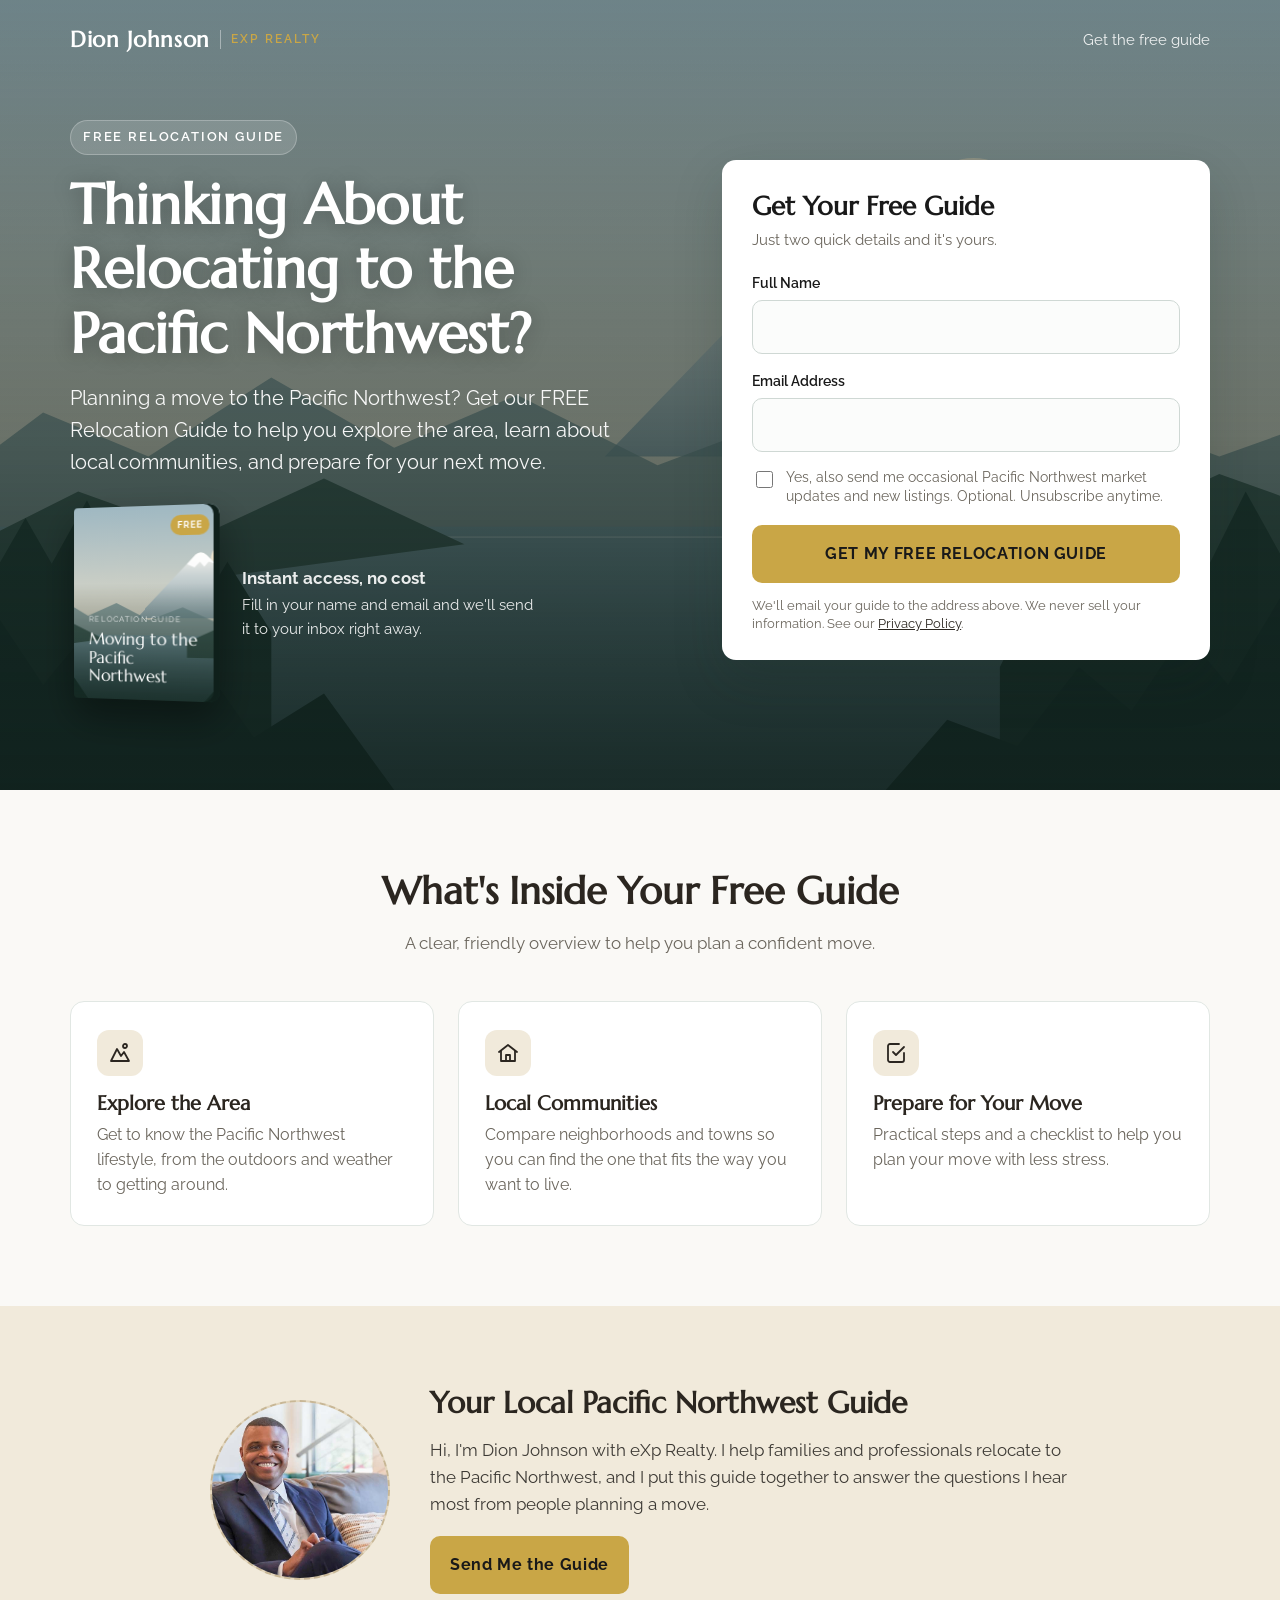
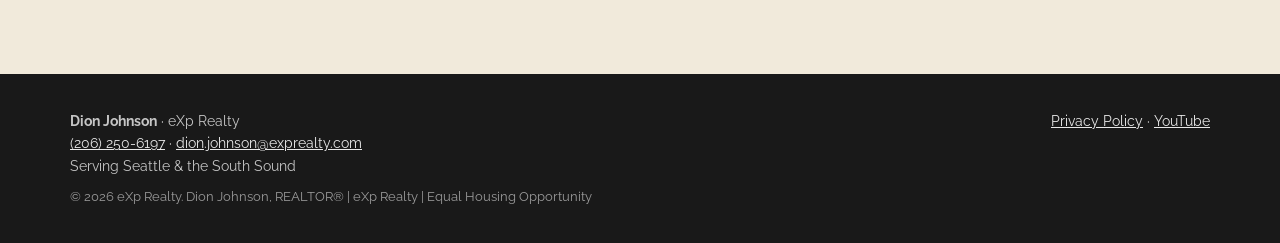
==== public/index.html @ 36f93854 "Add YouTube relocation guide landing page and lead handler Landing, thank-you, download and privacy " ====
<!doctype html>
<html lang="en">
<head>
  <meta charset="utf-8">
  <meta name="viewport" content="width=device-width, initial-scale=1">
  <title>Free Pacific Northwest Relocation Guide</title>
  <meta name="description" content="Planning a move to the Pacific Northwest? Get our FREE Relocation Guide to explore the area, learn about local communities, and prepare for your next move.">
  <meta property="og:title" content="Free Pacific Northwest Relocation Guide">
  <meta property="og:description" content="Explore the area, learn about local communities, and prepare for your move.">
  <meta property="og:type" content="website">
  <link rel="preconnect" href="https://fonts.googleapis.com">
  <link rel="preconnect" href="https://fonts.gstatic.com" crossorigin>
  <link href="https://fonts.googleapis.com/css2?family=Marcellus&family=Raleway:wght@400;600;700&display=swap" rel="stylesheet">
  <link rel="stylesheet" href="assets/styles.css">
</head>
<body>

<header class="site-header">
  <div class="container">
    <a class="logo" href="index.html"><span class="logo-name" data-config="agentName">Dion Johnson</span><span class="logo-sub" data-config="brokerage">eXp Realty</span></a>
    <a class="header-link" href="#lead-form" data-scroll-to-form>Get the free guide</a>
  </div>
</header>

<main>
  <section class="hero">
    <div class="container hero-grid">
      <div>
        <span class="eyebrow">Free Relocation Guide</span>
        <h1>Thinking About Relocating to the Pacific Northwest?</h1>
        <p class="lead">Planning a move to the Pacific Northwest? Get our FREE Relocation Guide to help you explore the area, learn about local communities, and prepare for your next move.</p>
        <div class="guide-wrap">
          <!-- Placeholder cover. When the real PDF arrives, add an <img src="assets/guide/cover.jpg" alt=""> inside .guide-mock -->
          <div class="guide-mock" aria-hidden="true">
            <span class="gm-free">FREE</span>
            <span class="gm-kicker">Relocation Guide</span>
            <span class="gm-title">Moving to the Pacific Northwest</span>
          </div>
          <p class="guide-note"><strong>Instant access, no cost</strong>Fill in your name and email and we'll send it to your inbox right away.</p>
        </div>
      </div>

      <form id="lead-form" class="form-card" novalidate>
        <h2>Get Your Free Guide</h2>
        <p class="sub">Just two quick details and it's yours.</p>

        <div class="field">
          <label for="fullName">Full Name</label>
          <input id="fullName" name="fullName" type="text" autocomplete="name" required maxlength="80" aria-describedby="fullName-error">
          <div class="error" id="fullName-error" aria-live="polite"></div>
        </div>
        <div class="field">
          <label for="email">Email Address</label>
          <input id="email" name="email" type="email" autocomplete="email" inputmode="email" required maxlength="254" aria-describedby="email-error">
          <div class="error" id="email-error" aria-live="polite"></div>
        </div>

        <!-- Spam trap: hidden from people, bots fill it in -->
        <div class="hp" aria-hidden="true">
          <label for="website">Website</label>
          <input id="website" name="website" type="text" tabindex="-1" autocomplete="off">
        </div>

        <label class="consent">
          <input type="checkbox" name="marketingConsent" value="yes">
          <span>Yes, also send me occasional Pacific Northwest market updates and new listings. Optional. Unsubscribe anytime.</span>
        </label>

        <button class="btn" type="submit">GET MY FREE RELOCATION GUIDE</button>
        <div class="form-status" role="alert" aria-live="assertive"></div>
        <p class="fine-print">We'll email your guide to the address above. We never sell your information. See our <a href="privacy.html">Privacy Policy</a>.</p>
      </form>
    </div>
  </section>

  <section class="block">
    <div class="container">
      <div class="section-head">
        <h2>What's Inside Your Free Guide</h2>
        <p>A clear, friendly overview to help you plan a confident move.</p>
      </div>
      <div class="features">
        <div class="feature">
          <div class="icon" aria-hidden="true">
            <svg width="24" height="24" viewBox="0 0 24 24" fill="none" stroke="currentColor" stroke-width="1.8" stroke-linecap="round" stroke-linejoin="round"><path d="M3 20l6-12 4 7 3-4 5 9z"/><circle cx="17" cy="5" r="2"/></svg>
          </div>
          <h3>Explore the Area</h3>
          <p>Get to know the Pacific Northwest lifestyle, from the outdoors and weather to getting around.</p>
        </div>
        <div class="feature">
          <div class="icon" aria-hidden="true">
            <svg width="24" height="24" viewBox="0 0 24 24" fill="none" stroke="currentColor" stroke-width="1.8" stroke-linecap="round" stroke-linejoin="round"><path d="M3 11l9-7 9 7"/><path d="M5 10v10h14V10"/><path d="M10 20v-6h4v6"/></svg>
          </div>
          <h3>Local Communities</h3>
          <p>Compare neighborhoods and towns so you can find the one that fits the way you want to live.</p>
        </div>
        <div class="feature">
          <div class="icon" aria-hidden="true">
            <svg width="24" height="24" viewBox="0 0 24 24" fill="none" stroke="currentColor" stroke-width="1.8" stroke-linecap="round" stroke-linejoin="round"><path d="M9 11l3 3 8-8"/><path d="M20 12v7a2 2 0 0 1-2 2H6a2 2 0 0 1-2-2V5a2 2 0 0 1 2-2h9"/></svg>
          </div>
          <h3>Prepare for Your Move</h3>
          <p>Practical steps and a checklist to help you plan your move with less stress.</p>
        </div>
      </div>
    </div>
  </section>

  <section class="block about">
    <div class="container about-grid">
      <div class="headshot">Agent photo<br>placeholder</div>
      <div>
        <h2>Your Local Pacific Northwest Guide</h2>
        <p>Hi, I'm <span data-config="agentName">[Agent Name]</span> with <span data-config="brokerage">[Brokerage Name]</span>. I help families and professionals relocate to the Pacific Northwest, and I put this guide together to answer the questions I hear most from people planning a move.</p>
        <a class="btn btn-inline" href="#lead-form" data-scroll-to-form>Send Me the Guide</a>
      </div>
    </div>
  </section>
</main>

<footer class="site-footer">
  <div class="container">
    <div class="footer-grid">
      <div>
        <strong data-config="agentName">[Agent Name]</strong> · <span data-config="brokerage">[Brokerage Name]</span><br>
        <a data-config-href="phone" href="#"><span data-config="phone">[Phone Number]</span></a> ·
        <a data-config-href="email" href="#"><span data-config="email">[contact@yourdomain.com]</span></a><br>
        <span data-config="address">[Office Address]</span>
      </div>
      <div>
        <a href="privacy.html">Privacy Policy</a> ·
        <a data-config-href="youtubeUrl" href="#" target="_blank" rel="noopener">YouTube</a>
      </div>
    </div>
    <div class="legal">© <span id="year"></span> <span data-config="brokerage">[Brokerage Name]</span>. <span data-config="licenseLine">[License # / Equal Housing Opportunity]</span></div>
  </div>
</footer>

<script src="assets/config.js"></script>
<script src="assets/app.js"></script>
</body>
</html>
---- public/assets/styles.css ----
/* Pacific Northwest Relocation Guide funnel */
:root {
  /* Dion Johnson brand: charcoal, gold, off-white (from dionjohnson.expportal.com) */
  --evergreen: #2b2620;
  --evergreen-deep: #191919;
  --moss: #8a7333;
  --slate: #3d3a35;
  --mist: #faf9f6;
  --sand: #f1eadb;
  --copper: #c9a646;
  --copper-dark: #b08f35;
  --ink: #191919;
  --muted: #6b665d;
  --white: #ffffff;
  --radius: 14px;
  --shadow: 0 20px 50px rgba(20, 40, 34, 0.18);
  --serif: "Marcellus", Georgia, "Times New Roman", serif;
  --sans: "Raleway", system-ui, -apple-system, "Segoe UI", Roboto, sans-serif;
}

* { box-sizing: border-box; }
html { -webkit-text-size-adjust: 100%; }
body {
  margin: 0;
  font-family: var(--sans);
  color: var(--ink);
  background: var(--mist);
  line-height: 1.6;
  font-size: 17px;
}
img { max-width: 100%; display: block; }
a { color: var(--evergreen); }
.container { width: min(1140px, 92vw); margin: 0 auto; }

/* Header */
.site-header {
  position: absolute; inset: 0 0 auto 0; z-index: 5;
  padding: 22px 0;
}
.site-header .container { display: flex; align-items: center; justify-content: space-between; }
.logo {
  display: inline-flex; align-items: center; gap: 10px;
  color: var(--white); text-decoration: none; font-weight: 600; letter-spacing: .02em;
}
.logo-mark {
  width: 38px; height: 38px; border-radius: 50%;
  border: 2px dashed rgba(255,255,255,.7);
  display: grid; place-items: center; font-size: 11px; opacity: .9;
}
.logo img { height: 40px; width: auto; }
.logo-name { font-family: var(--serif); font-size: 22px; letter-spacing: .03em; }
.logo-sub { font-size: 12px; letter-spacing: .18em; text-transform: uppercase; color: var(--copper); border-left: 1px solid rgba(255,255,255,.4); padding-left: 10px; }
.header-link { color: var(--white); font-size: 15px; text-decoration: none; opacity: .9; }
.header-link:hover { opacity: 1; text-decoration: underline; }

/* Hero */
.hero {
  position: relative; color: var(--white);
  padding: 120px 0 90px;
  background:
    linear-gradient(180deg, rgba(16,32,28,.35) 0%, rgba(16,32,28,.55) 55%, rgba(16,32,28,.85) 100%),
    var(--hero-image, url("pnw-scene.svg")) center / cover no-repeat;
}
.hero-grid {
  display: grid; grid-template-columns: 1.1fr .9fr; gap: 56px; align-items: center;
}
.eyebrow {
  display: inline-block; font-size: 13px; font-weight: 600; letter-spacing: .14em; text-transform: uppercase;
  background: rgba(255,255,255,.14); border: 1px solid rgba(255,255,255,.25);
  padding: 6px 12px; border-radius: 999px; margin-bottom: 18px;
}
h1, h2, h3 { font-family: var(--serif); font-weight: 600; line-height: 1.15; margin: 0 0 16px; }
.hero h1 { font-size: clamp(34px, 5vw, 56px); text-shadow: 0 2px 20px rgba(0,0,0,.25); }
.hero p.lead { font-size: clamp(17px, 2vw, 20px); max-width: 560px; opacity: .95; margin: 0 0 28px; }

/* Guide mockup (placeholder cover) */
.guide-wrap { display: flex; align-items: center; gap: 22px; }
.guide-mock {
  width: 150px; aspect-ratio: 8.5 / 11; flex: none;
  border-radius: 4px 10px 10px 4px;
  background:
    linear-gradient(180deg, rgba(20,40,34,.0) 40%, rgba(20,40,34,.85) 100%),
    url("pnw-scene.svg") center / cover;
  box-shadow: -6px 0 0 #0f201b inset, 0 18px 40px rgba(0,0,0,.4);
  transform: perspective(700px) rotateY(-14deg);
  position: relative; overflow: hidden;
  display: flex; flex-direction: column; justify-content: flex-end; padding: 12px 12px 14px 16px;
}
.guide-mock img { position: absolute; inset: 0; width: 100%; height: 100%; object-fit: cover; }
.guide-mock .gm-kicker { font-size: 8px; letter-spacing: .16em; text-transform: uppercase; opacity: .85; }
.guide-mock .gm-title { font-family: var(--serif); font-size: 17px; line-height: 1.1; margin-top: 4px; }
.guide-mock .gm-free {
  position: absolute; top: 10px; right: 10px; background: var(--copper); color: #fff;
  font-size: 9px; font-weight: 700; letter-spacing: .1em; padding: 3px 7px; border-radius: 99px;
}
.guide-note { font-size: 15px; opacity: .9; max-width: 300px; }
.guide-note strong { display: block; font-size: 17px; }

/* Form card */
.form-card {
  background: var(--white); color: var(--ink);
  border-radius: var(--radius); box-shadow: var(--shadow);
  padding: 32px 30px 26px;
}
.form-card h2 { font-size: 26px; margin-bottom: 6px; }
.form-card .sub { color: var(--muted); font-size: 15px; margin: 0 0 20px; }
.field { margin-bottom: 16px; }
.field label { display: block; font-size: 14px; font-weight: 600; margin-bottom: 6px; }
.field input {
  width: 100%; font: inherit; font-size: 16px;
  padding: 13px 14px; border: 1.5px solid #cfd8d4; border-radius: 10px; background: #fbfcfb;
}
.field input:focus { outline: none; border-color: var(--moss); box-shadow: 0 0 0 3px rgba(201,166,70,.25); background: #fff; }
.field input[aria-invalid="true"] { border-color: #b3402a; }
.field .error { color: #b3402a; font-size: 13px; margin-top: 5px; min-height: 0; }
.consent {
  display: flex; gap: 10px; align-items: flex-start; font-size: 13.5px; color: var(--muted);
  margin: 4px 0 18px; line-height: 1.45;
}
.consent input { margin-top: 3px; width: 17px; height: 17px; flex: none; accent-color: var(--evergreen); }
.btn {
  display: inline-flex; justify-content: center; align-items: center; gap: 8px;
  width: 100%; border: 0; cursor: pointer; text-decoration: none;
  font: inherit; font-weight: 700; font-size: 16px; letter-spacing: .04em;
  padding: 16px 20px; border-radius: 10px;
  background: var(--copper); color: var(--ink);
  transition: background .15s ease;
}
.btn:hover { background: var(--copper-dark); }
.btn:focus-visible { outline: 3px solid rgba(201,166,70,.45); outline-offset: 2px; }
.btn[disabled] { opacity: .7; cursor: wait; }
.btn-inline { width: auto; }
.form-status { font-size: 14px; margin-top: 12px; color: #b3402a; }
.fine-print { font-size: 12.5px; color: var(--muted); margin: 14px 0 0; line-height: 1.5; }
.hp { position: absolute; left: -10000px; width: 1px; height: 1px; overflow: hidden; }

/* Sections */
section.block { padding: 80px 0; }
.section-head { text-align: center; max-width: 640px; margin: 0 auto 44px; }
.section-head h2 { font-size: clamp(28px, 3.4vw, 38px); color: var(--evergreen); }
.section-head p { color: var(--muted); margin: 0; }
.features { display: grid; grid-template-columns: repeat(3, 1fr); gap: 24px; }
.feature {
  background: var(--white); border-radius: var(--radius); padding: 28px 26px;
  border: 1px solid #e1e7e3;
}
.feature .icon {
  width: 46px; height: 46px; border-radius: 12px; background: var(--sand);
  display: grid; place-items: center; margin-bottom: 16px; color: var(--evergreen);
}
.feature h3 { font-size: 20px; margin-bottom: 8px; color: var(--evergreen); }
.feature p { margin: 0; color: var(--muted); font-size: 15.5px; }

.about { background: var(--sand); }
.about-grid { display: grid; grid-template-columns: 180px 1fr; gap: 40px; align-items: center; max-width: 860px; margin: 0 auto; }
.headshot {
  width: 180px; height: 180px; border-radius: 50%; background: #e3d6bd;
  display: grid; place-items: center; color: var(--muted); font-size: 13px; text-align: center;
  border: 2px dashed #c8b796; overflow: hidden;
}
.headshot img { width: 100%; height: 100%; object-fit: cover; object-position: 26% 18%; transform: scale(1.6); transform-origin: 26% 25%; }
.about h2 { color: var(--evergreen); font-size: 30px; }
.about p { color: var(--slate); margin: 0 0 18px; }

.cta-band { background: var(--evergreen); color: #fff; text-align: center; padding: 64px 0; }
.cta-band h2 { font-size: clamp(26px, 3vw, 34px); }
.cta-band p { opacity: .85; margin: 0 0 24px; }
.cta-band .btn { max-width: 420px; }

footer.site-footer { background: var(--evergreen-deep); color: rgba(255,255,255,.75); padding: 36px 0; font-size: 14px; }
.footer-grid { display: flex; flex-wrap: wrap; justify-content: space-between; gap: 18px; }
.site-footer a { color: rgba(255,255,255,.9); }
.site-footer .legal { font-size: 12.5px; opacity: .75; margin-top: 10px; }

/* Simple pages (thank you, privacy, download) */
.simple-hero { padding: 110px 0 70px; text-align: center; }
.simple-hero h1 { font-size: clamp(30px, 4.4vw, 48px); max-width: 760px; margin: 0 auto 16px; }
.simple-hero p.lead { margin: 0 auto 28px; }
.ty-card {
  background: #fff; border-radius: var(--radius); box-shadow: var(--shadow);
  max-width: 640px; margin: -40px auto 0; padding: 34px 32px; position: relative; z-index: 2;
}
.ty-card h2 { color: var(--evergreen); font-size: 24px; }
.ty-steps { list-style: none; padding: 0; margin: 0 0 24px; }
.ty-steps li { display: flex; gap: 14px; padding: 12px 0; border-bottom: 1px solid #eef1ee; color: var(--slate); }
.ty-steps li:last-child { border-bottom: 0; }
.ty-steps .num {
  flex: none; width: 28px; height: 28px; border-radius: 50%; background: var(--sand);
  color: var(--evergreen); font-weight: 700; display: grid; place-items: center; font-size: 14px;
}
.check {
  width: 64px; height: 64px; border-radius: 50%; background: rgba(255,255,255,.16);
  border: 2px solid rgba(255,255,255,.5); display: grid; place-items: center; margin: 0 auto 20px;
}
.notice { background: var(--sand); border-radius: 10px; padding: 14px 16px; font-size: 14.5px; color: var(--slate); margin-bottom: 18px; }
.prose { max-width: 760px; margin: 0 auto; padding: 60px 0 80px; }
.prose h1 { color: var(--evergreen); font-size: 38px; }
.prose h2 { color: var(--evergreen); font-size: 22px; margin-top: 34px; }
.prose p, .prose li { color: var(--slate); }
.top-bar { background: var(--evergreen); padding: 18px 0; }
.top-bar .site-header { position: static; padding: 0; }

/* Responsive */
@media (max-width: 900px) {
  .hero { padding: 96px 0 56px; }
  .hero-grid { grid-template-columns: 1fr; gap: 34px; }
  .features { grid-template-columns: 1fr; }
  .about-grid { grid-template-columns: 1fr; text-align: center; }
  .headshot { margin: 0 auto; }
}
@media (max-width: 520px) {
  body { font-size: 16px; }
  .form-card { padding: 26px 20px 22px; }
  .guide-mock { width: 112px; }
  .guide-mock .gm-title { font-size: 14px; }
  section.block { padding: 60px 0; }
  .ty-card { padding: 26px 20px; }
  .header-link { display: none; }
}
@media (prefers-reduced-motion: reduce) { * { transition: none !important; } }
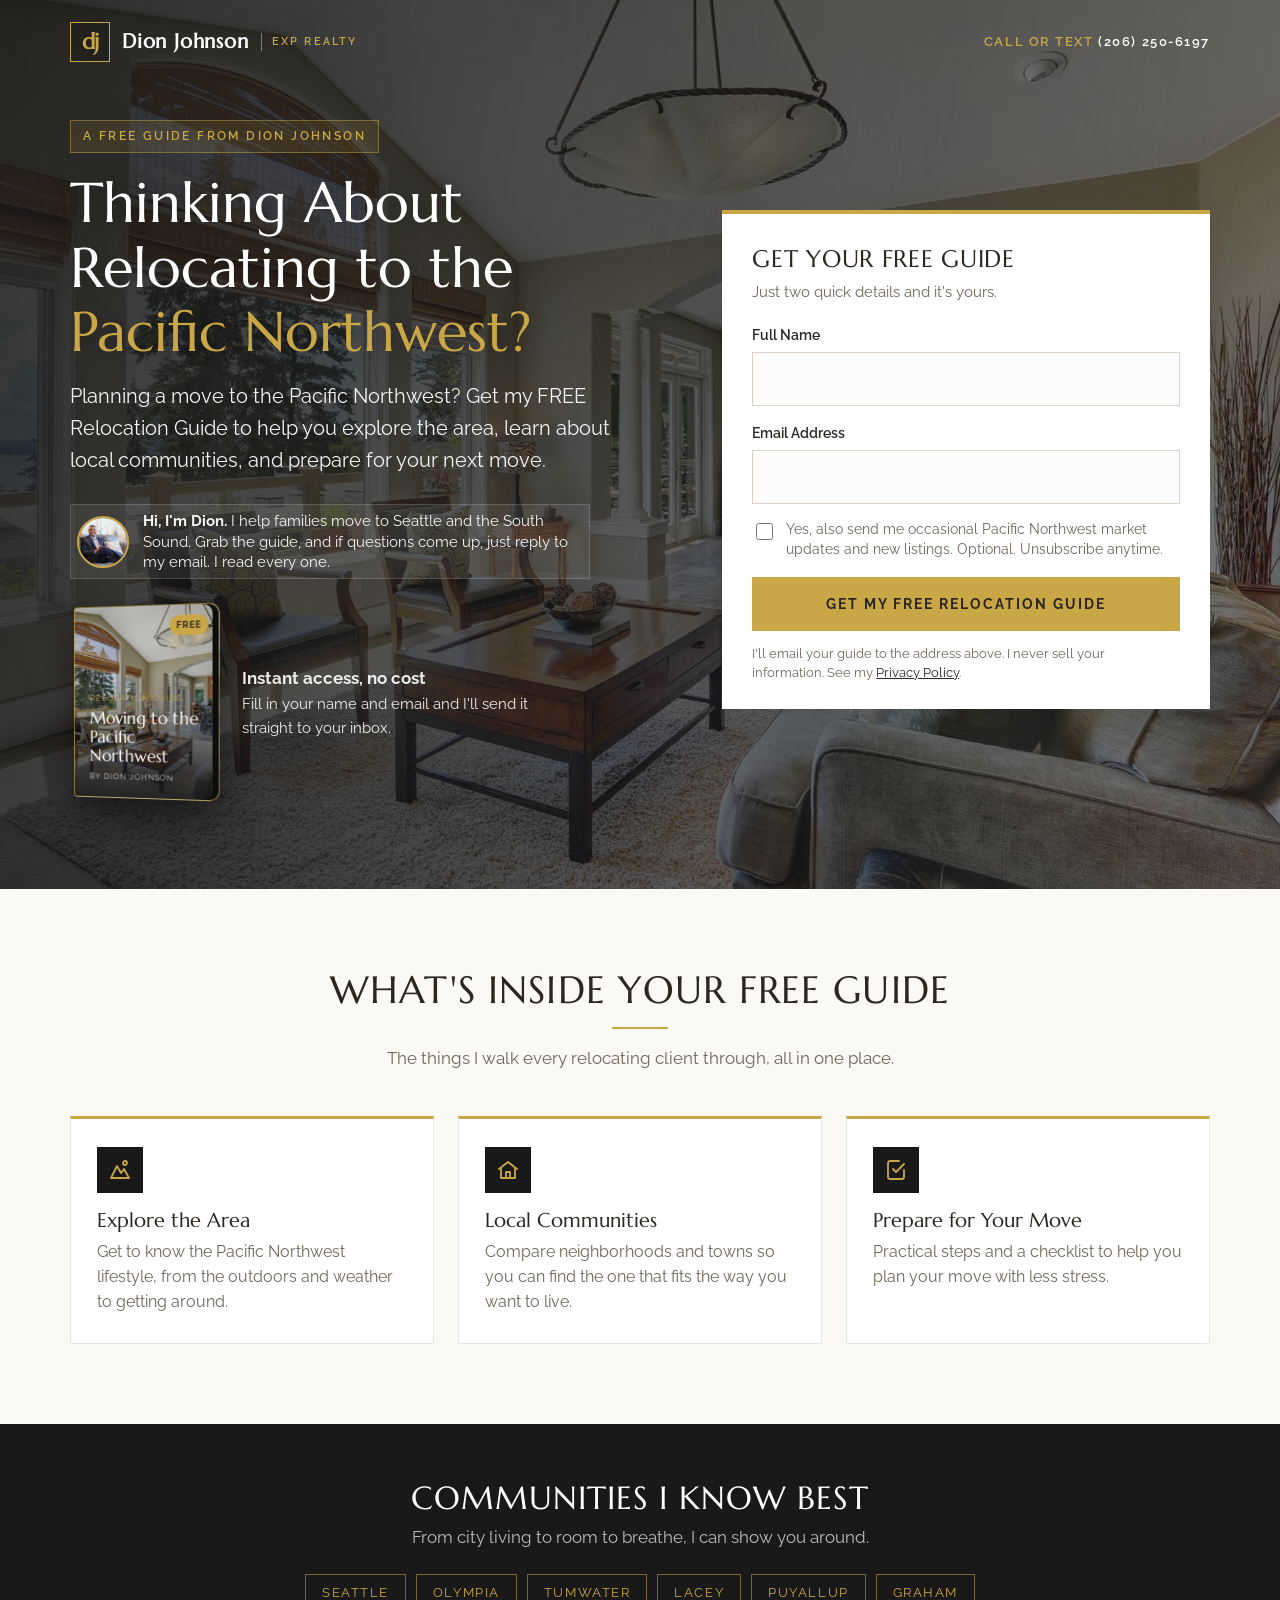
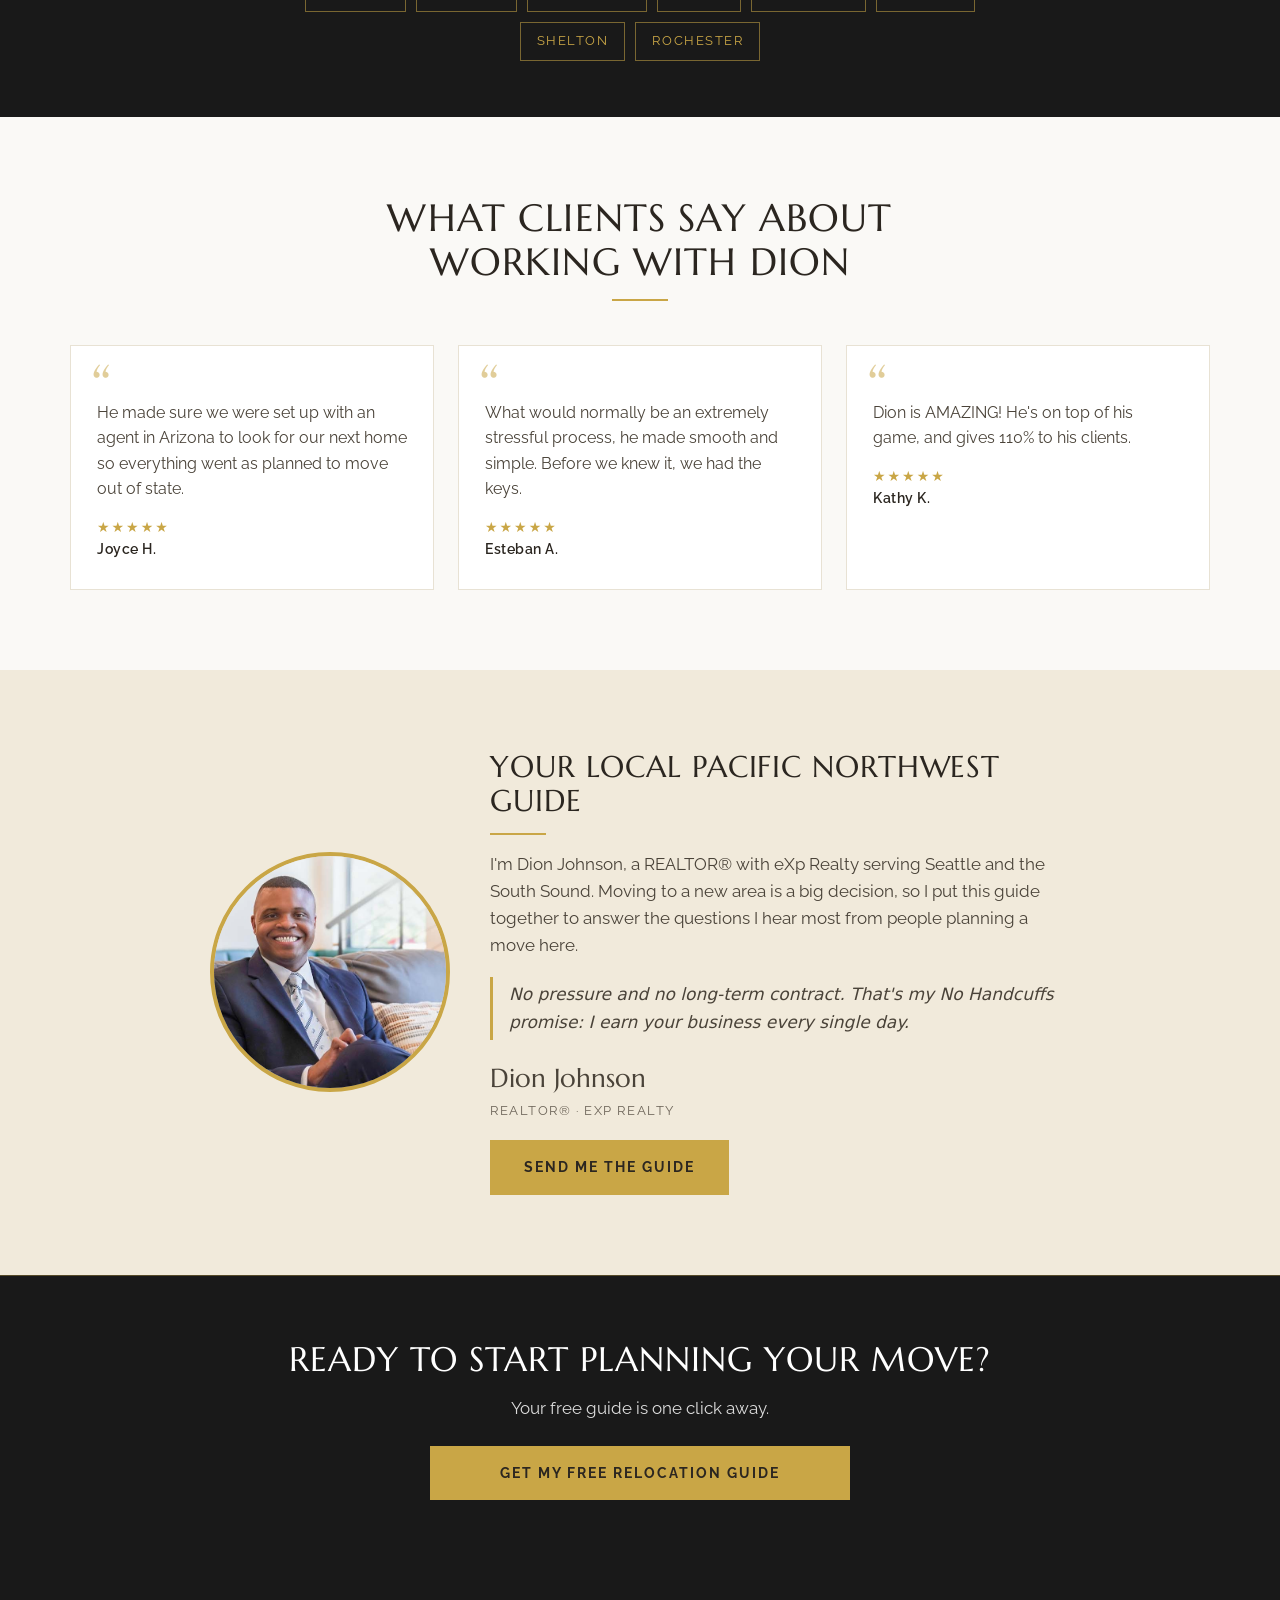
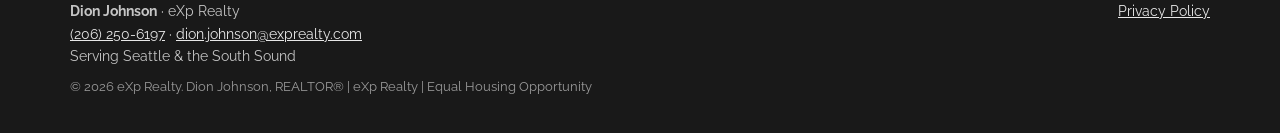
==== commit 464d47b5: "Personalize page in Dion Johnson's branding Match dionjohnson.expportal.com: Marcellus 400 capital h" ====
--- a/public/index.html
+++ b/public/index.html
@@ -3,11 +3,12 @@
 <head>
   <meta charset="utf-8">
   <meta name="viewport" content="width=device-width, initial-scale=1">
-  <title>Free Pacific Northwest Relocation Guide</title>
-  <meta name="description" content="Planning a move to the Pacific Northwest? Get our FREE Relocation Guide to explore the area, learn about local communities, and prepare for your next move.">
-  <meta property="og:title" content="Free Pacific Northwest Relocation Guide">
-  <meta property="og:description" content="Explore the area, learn about local communities, and prepare for your move.">
+  <title>Free Pacific Northwest Relocation Guide | Dion Johnson</title>
+  <meta name="description" content="Planning a move to the Pacific Northwest? Get Dion Johnson's FREE Relocation Guide to explore the area, learn about local communities, and prepare for your next move.">
+  <meta property="og:title" content="Free Pacific Northwest Relocation Guide from Dion Johnson">
+  <meta property="og:description" content="Explore the area, learn about local communities, and prepare for your move to Seattle and the South Sound.">
   <meta property="og:type" content="website">
+  <meta property="og:image" content="assets/hero-pnw-home.jpg">
   <link rel="preconnect" href="https://fonts.googleapis.com">
   <link rel="preconnect" href="https://fonts.gstatic.com" crossorigin>
   <link href="https://fonts.googleapis.com/css2?family=Marcellus&family=Raleway:wght@400;600;700&display=swap" rel="stylesheet">
@@ -17,8 +18,8 @@
 
 <header class="site-header">
   <div class="container">
-    <a class="logo" href="index.html"><span class="logo-name" data-config="agentName">Dion Johnson</span><span class="logo-sub" data-config="brokerage">eXp Realty</span></a>
-    <a class="header-link" href="#lead-form" data-scroll-to-form>Get the free guide</a>
+    <a class="logo" href="index.html"><span class="monogram" aria-hidden="true">dj</span><span class="logo-name" data-config="agentName">Dion Johnson</span><span class="logo-sub" data-config="brokerage">eXp Realty</span></a>
+    <a class="header-phone" data-config-href="phone" href="#"><span>Call or text</span> <span data-config="phone" style="color:inherit">(206) 250-6197</span></a>
   </div>
 </header>
 
@@ -26,17 +27,24 @@
   <section class="hero">
     <div class="container hero-grid">
       <div>
-        <span class="eyebrow">Free Relocation Guide</span>
-        <h1>Thinking About Relocating to the Pacific Northwest?</h1>
-        <p class="lead">Planning a move to the Pacific Northwest? Get our FREE Relocation Guide to help you explore the area, learn about local communities, and prepare for your next move.</p>
+        <span class="eyebrow">A free guide from Dion Johnson</span>
+        <h1>Thinking About Relocating to the <span class="gold">Pacific Northwest?</span></h1>
+        <p class="lead">Planning a move to the Pacific Northwest? Get my FREE Relocation Guide to help you explore the area, learn about local communities, and prepare for your next move.</p>
+
+        <div class="hello">
+          <img src="assets/dion-headshot.jpg" alt="Dion Johnson">
+          <p><strong>Hi, I'm Dion.</strong> I help families move to Seattle and the South Sound. Grab the guide, and if questions come up, just reply to my email. I read every one.</p>
+        </div>
+
         <div class="guide-wrap">
-          <!-- Placeholder cover. When the real PDF arrives, add an <img src="assets/guide/cover.jpg" alt=""> inside .guide-mock -->
+          <!-- Placeholder cover. When the real PDF arrives, add <img src="assets/guide/cover.jpg" alt=""> inside .guide-mock -->
           <div class="guide-mock" aria-hidden="true">
             <span class="gm-free">FREE</span>
             <span class="gm-kicker">Relocation Guide</span>
             <span class="gm-title">Moving to the Pacific Northwest</span>
+            <span class="gm-by">by Dion Johnson</span>
           </div>
-          <p class="guide-note"><strong>Instant access, no cost</strong>Fill in your name and email and we'll send it to your inbox right away.</p>
+          <p class="guide-note"><strong>Instant access, no cost</strong>Fill in your name and email and I'll send it straight to your inbox.</p>
         </div>
       </div>
 
@@ -68,7 +76,7 @@
 
         <button class="btn" type="submit">GET MY FREE RELOCATION GUIDE</button>
         <div class="form-status" role="alert" aria-live="assertive"></div>
-        <p class="fine-print">We'll email your guide to the address above. We never sell your information. See our <a href="privacy.html">Privacy Policy</a>.</p>
+        <p class="fine-print">I'll email your guide to the address above. I never sell your information. See my <a href="privacy.html">Privacy Policy</a>.</p>
       </form>
     </div>
   </section>
@@ -77,7 +85,7 @@
     <div class="container">
       <div class="section-head">
         <h2>What's Inside Your Free Guide</h2>
-        <p>A clear, friendly overview to help you plan a confident move.</p>
+        <p>The things I walk every relocating client through, all in one place.</p>
       </div>
       <div class="features">
         <div class="feature">
@@ -105,14 +113,57 @@
     </div>
   </section>
 
+  <section class="areas">
+    <div class="container">
+      <h2>Communities I Know Best</h2>
+      <p>From city living to room to breathe, I can show you around.</p>
+      <ul class="chips">
+        <li>Seattle</li><li>Olympia</li><li>Tumwater</li><li>Lacey</li>
+        <li>Puyallup</li><li>Graham</li><li>Shelton</li><li>Rochester</li>
+      </ul>
+    </div>
+  </section>
+
+  <section class="block">
+    <div class="container">
+      <div class="section-head">
+        <h2>What Clients Say About Working With Dion</h2>
+      </div>
+      <div class="quotes">
+        <figure class="quote">
+          <blockquote>He made sure we were set up with an agent in Arizona to look for our next home so everything went as planned to move out of state.</blockquote>
+          <figcaption><span class="stars">★★★★★</span><br>Joyce H.</figcaption>
+        </figure>
+        <figure class="quote">
+          <blockquote>What would normally be an extremely stressful process, he made smooth and simple. Before we knew it, we had the keys.</blockquote>
+          <figcaption><span class="stars">★★★★★</span><br>Esteban A.</figcaption>
+        </figure>
+        <figure class="quote">
+          <blockquote>Dion is AMAZING! He's on top of his game, and gives 110% to his clients.</blockquote>
+          <figcaption><span class="stars">★★★★★</span><br>Kathy K.</figcaption>
+        </figure>
+      </div>
+    </div>
+  </section>
+
   <section class="block about">
     <div class="container about-grid">
-      <div class="headshot">Agent photo<br>placeholder</div>
+      <div class="headshot"><img src="assets/dion-headshot.jpg" alt="Dion Johnson"></div>
       <div>
         <h2>Your Local Pacific Northwest Guide</h2>
-        <p>Hi, I'm <span data-config="agentName">[Agent Name]</span> with <span data-config="brokerage">[Brokerage Name]</span>. I help families and professionals relocate to the Pacific Northwest, and I put this guide together to answer the questions I hear most from people planning a move.</p>
+        <p>I'm Dion Johnson, a REALTOR® with eXp Realty serving Seattle and the South Sound. Moving to a new area is a big decision, so I put this guide together to answer the questions I hear most from people planning a move here.</p>
+        <p class="promise">No pressure and no long-term contract. That's my No Handcuffs promise: I earn your business every single day.</p>
+        <p class="signature">Dion Johnson<small>REALTOR® · eXp Realty</small></p>
         <a class="btn btn-inline" href="#lead-form" data-scroll-to-form>Send Me the Guide</a>
       </div>
+    </div>
+  </section>
+
+  <section class="cta-band">
+    <div class="container">
+      <h2>Ready to Start Planning Your Move?</h2>
+      <p>Your free guide is one click away.</p>
+      <a class="btn" href="#lead-form" data-scroll-to-form>GET MY FREE RELOCATION GUIDE</a>
     </div>
   </section>
 </main>
@@ -121,17 +172,16 @@
   <div class="container">
     <div class="footer-grid">
       <div>
-        <strong data-config="agentName">[Agent Name]</strong> · <span data-config="brokerage">[Brokerage Name]</span><br>
-        <a data-config-href="phone" href="#"><span data-config="phone">[Phone Number]</span></a> ·
-        <a data-config-href="email" href="#"><span data-config="email">[contact@yourdomain.com]</span></a><br>
-        <span data-config="address">[Office Address]</span>
+        <strong data-config="agentName">Dion Johnson</strong> · <span data-config="brokerage">eXp Realty</span><br>
+        <a data-config-href="phone" href="#"><span data-config="phone">(206) 250-6197</span></a> ·
+        <a data-config-href="email" href="#"><span data-config="email">dion.johnson@exprealty.com</span></a><br>
+        <span data-config="address">Serving Seattle &amp; the South Sound</span>
       </div>
       <div>
-        <a href="privacy.html">Privacy Policy</a> ·
-        <a data-config-href="youtubeUrl" href="#" target="_blank" rel="noopener">YouTube</a>
+        <a href="privacy.html">Privacy Policy</a>
       </div>
     </div>
-    <div class="legal">© <span id="year"></span> <span data-config="brokerage">[Brokerage Name]</span>. <span data-config="licenseLine">[License # / Equal Housing Opportunity]</span></div>
+    <div class="legal">© <span id="year"></span> <span data-config="brokerage">eXp Realty</span>. <span data-config="licenseLine">Dion Johnson, REALTOR® | eXp Realty | Equal Housing Opportunity</span></div>
   </div>
 </footer>
 
--- a/public/assets/styles.css
+++ b/public/assets/styles.css
@@ -58,15 +58,15 @@
   position: relative; color: var(--white);
   padding: 120px 0 90px;
   background:
-    linear-gradient(180deg, rgba(16,32,28,.35) 0%, rgba(16,32,28,.55) 55%, rgba(16,32,28,.85) 100%),
-    var(--hero-image, url("pnw-scene.svg")) center / cover no-repeat;
+    linear-gradient(100deg, rgba(25,25,25,.88) 0%, rgba(25,25,25,.72) 45%, rgba(25,25,25,.45) 100%),
+    var(--hero-image, url("hero-pnw-home.jpg")) center / cover no-repeat;
 }
 .hero-grid {
   display: grid; grid-template-columns: 1.1fr .9fr; gap: 56px; align-items: center;
 }
 .eyebrow {
   display: inline-block; font-size: 13px; font-weight: 600; letter-spacing: .14em; text-transform: uppercase;
-  background: rgba(255,255,255,.14); border: 1px solid rgba(255,255,255,.25);
+  color: var(--copper); background: rgba(201,166,70,.12); border: 1px solid rgba(201,166,70,.45);
   padding: 6px 12px; border-radius: 999px; margin-bottom: 18px;
 }
 h1, h2, h3 { font-family: var(--serif); font-weight: 600; line-height: 1.15; margin: 0 0 16px; }
@@ -79,18 +79,20 @@
   width: 150px; aspect-ratio: 8.5 / 11; flex: none;
   border-radius: 4px 10px 10px 4px;
   background:
-    linear-gradient(180deg, rgba(20,40,34,.0) 40%, rgba(20,40,34,.85) 100%),
-    url("pnw-scene.svg") center / cover;
-  box-shadow: -6px 0 0 #0f201b inset, 0 18px 40px rgba(0,0,0,.4);
+    linear-gradient(180deg, rgba(25,25,25,.15) 30%, rgba(25,25,25,.92) 100%),
+    url("hero-pnw-home.jpg") 30% center / cover;
+  border: 1px solid rgba(201,166,70,.6);
+  box-shadow: -6px 0 0 #0d0d0d inset, 0 18px 40px rgba(0,0,0,.5);
   transform: perspective(700px) rotateY(-14deg);
   position: relative; overflow: hidden;
   display: flex; flex-direction: column; justify-content: flex-end; padding: 12px 12px 14px 16px;
 }
 .guide-mock img { position: absolute; inset: 0; width: 100%; height: 100%; object-fit: cover; }
-.guide-mock .gm-kicker { font-size: 8px; letter-spacing: .16em; text-transform: uppercase; opacity: .85; }
+.guide-mock .gm-kicker { font-size: 8px; letter-spacing: .16em; text-transform: uppercase; color: var(--copper); }
+.guide-mock .gm-by { font-size: 8px; letter-spacing: .12em; text-transform: uppercase; opacity: .8; margin-top: 6px; }
 .guide-mock .gm-title { font-family: var(--serif); font-size: 17px; line-height: 1.1; margin-top: 4px; }
 .guide-mock .gm-free {
-  position: absolute; top: 10px; right: 10px; background: var(--copper); color: #fff;
+  position: absolute; top: 10px; right: 10px; background: var(--copper); color: var(--ink);
   font-size: 9px; font-weight: 700; letter-spacing: .1em; padding: 3px 7px; border-radius: 99px;
 }
 .guide-note { font-size: 15px; opacity: .9; max-width: 300px; }
@@ -218,3 +220,100 @@
   .header-link { display: none; }
 }
 @media (prefers-reduced-motion: reduce) { * { transition: none !important; } }
+
+/* ---------- Personal touches ---------- */
+.gold { color: var(--copper); }
+.header-phone { color: var(--white); text-decoration: none; font-size: 15px; letter-spacing: .03em; }
+.header-phone span { color: var(--copper); }
+.hello {
+  display: flex; align-items: center; gap: 14px; margin: 0 0 26px;
+  background: rgba(255,255,255,.07); border: 1px solid rgba(255,255,255,.14);
+  border-radius: 999px; padding: 6px 18px 6px 6px; max-width: 520px;
+}
+.hello img { width: 52px; height: 52px; border-radius: 50%; object-fit: cover; object-position: 26% 18%; border: 2px solid var(--copper); flex: none; }
+.hello p { margin: 0; font-size: 14.5px; line-height: 1.4; opacity: .95; }
+.form-card { border-top: 4px solid var(--copper); }
+.feature { border-top: 3px solid var(--copper); }
+.feature .icon { background: #191919; color: var(--copper); }
+
+.areas { background: #191919; color: #fff; padding: 56px 0; text-align: center; }
+.areas h2 { font-size: clamp(24px, 3vw, 32px); margin-bottom: 8px; }
+.areas p { color: rgba(255,255,255,.7); margin: 0 0 22px; }
+.chips { display: flex; flex-wrap: wrap; justify-content: center; gap: 10px; max-width: 760px; margin: 0 auto; padding: 0; list-style: none; }
+.chips li { border: 1px solid rgba(201,166,70,.55); color: var(--copper); padding: 8px 16px; border-radius: 999px; font-size: 14.5px; letter-spacing: .03em; }
+
+.quotes { display: grid; grid-template-columns: repeat(3, 1fr); gap: 24px; }
+.quote { background: #fff; border-radius: var(--radius); padding: 28px 26px; border: 1px solid #e8e2d4; position: relative; margin: 0; }
+.quote::before { content: "\201C"; font-family: var(--serif); font-size: 64px; line-height: 1; color: var(--copper); position: absolute; top: 10px; left: 20px; opacity: .55; }
+.quote blockquote { margin: 26px 0 14px; font-size: 16px; color: var(--slate); }
+.quote figcaption { font-weight: 600; color: var(--ink); font-size: 14px; letter-spacing: .04em; }
+.quote figcaption span { color: var(--copper); }
+.stars { color: var(--copper); letter-spacing: 2px; font-size: 14px; }
+
+.promise { border-left: 3px solid var(--copper); padding: 4px 0 4px 16px; font-style: italic; color: var(--slate); margin: 0 0 20px; }
+.signature { font-family: var(--serif); font-size: 26px; color: var(--ink); margin: 0 0 20px; }
+.signature small { display: block; font-family: var(--sans); font-size: 13px; letter-spacing: .12em; text-transform: uppercase; color: var(--muted); margin-top: 2px; }
+.about-grid { grid-template-columns: 240px 1fr; }
+.about .headshot { width: 240px; height: 240px; border: 4px solid var(--copper); }
+.cta-band { background: #191919; border-top: 1px solid rgba(201,166,70,.35); }
+.cta-band .btn { color: var(--ink); }
+
+@media (max-width: 900px) {
+  .quotes { grid-template-columns: 1fr; }
+  .about-grid { grid-template-columns: 1fr; }
+  .about .headshot { width: 200px; height: 200px; }
+}
+@media (max-width: 520px) {
+  .hello { border-radius: 18px; }
+  .header-phone { font-size: 13px; }
+}
+
+/* Compact header on phones */
+.logo-name, .header-phone { white-space: nowrap; }
+@media (max-width: 520px) {
+  .logo-sub { display: none; }
+  .header-phone > span:first-child { display: none; }
+  .logo-name { font-size: 20px; }
+  .hero { padding-top: 88px; }
+}
+
+/* ===== Dion Johnson brand system (matched to dionjohnson.expportal.com) =====
+   Headings: Marcellus 400, #2B2620, section titles in capitals
+   Body: Raleway, #4A4339
+   Buttons: square, gold #C9A646, #2B2620 text, Raleway 700, 2px letter-spacing */
+:root { --radius: 2px; --ink: #2b2620; --slate: #4a4339; --muted: #6e665a; --evergreen: #2b2620; }
+h1, h2, h3 { font-weight: 400; }
+body { color: var(--slate); }
+.section-head h2, .about h2, .areas h2, .cta-band h2 { text-transform: uppercase; letter-spacing: .03em; }
+.section-head h2, .about h2 { color: var(--ink); }
+.section-head h2::after, .about h2::after {
+  content: ""; display: block; width: 56px; height: 2px; background: var(--copper); margin: 14px auto 0;
+}
+.about h2::after { margin-left: 0; }
+@media (max-width: 900px) { .about h2::after { margin-left: auto; } }
+
+.btn {
+  border-radius: 0; color: var(--ink); font-weight: 700; font-size: 14px;
+  letter-spacing: 2px; padding: 16px 34px; text-transform: uppercase;
+}
+.btn-inline { width: auto; }
+.field input { border-radius: 0; border-color: #d9d2c3; }
+.form-card { border-radius: 0; }
+.form-card h2 { text-transform: uppercase; letter-spacing: .03em; font-size: 24px; color: var(--ink); }
+.feature, .quote { border-radius: 0; }
+.feature .icon { border-radius: 0; }
+.eyebrow { border-radius: 0; letter-spacing: .2em; font-size: 12px; }
+.chips li { border-radius: 0; text-transform: uppercase; letter-spacing: .12em; font-size: 13px; }
+.hello { border-radius: 0; }
+.ty-card { border-radius: 0; }
+
+/* Header: gold "dj" monogram + wordmark, uppercase nav style */
+.logo { gap: 12px; }
+.monogram {
+  width: 40px; height: 40px; border: 1px solid var(--copper); display: grid; place-items: center;
+  font-family: var(--serif); color: var(--copper); font-size: 22px; line-height: 1; letter-spacing: -1px;
+  background: rgba(25,25,25,.35);
+}
+.logo-name { font-size: 20px; letter-spacing: .04em; }
+.logo-sub { font-weight: 600; letter-spacing: .2em; font-size: 11px; }
+.header-phone { font-weight: 600; letter-spacing: .12em; font-size: 13px; text-transform: uppercase; }
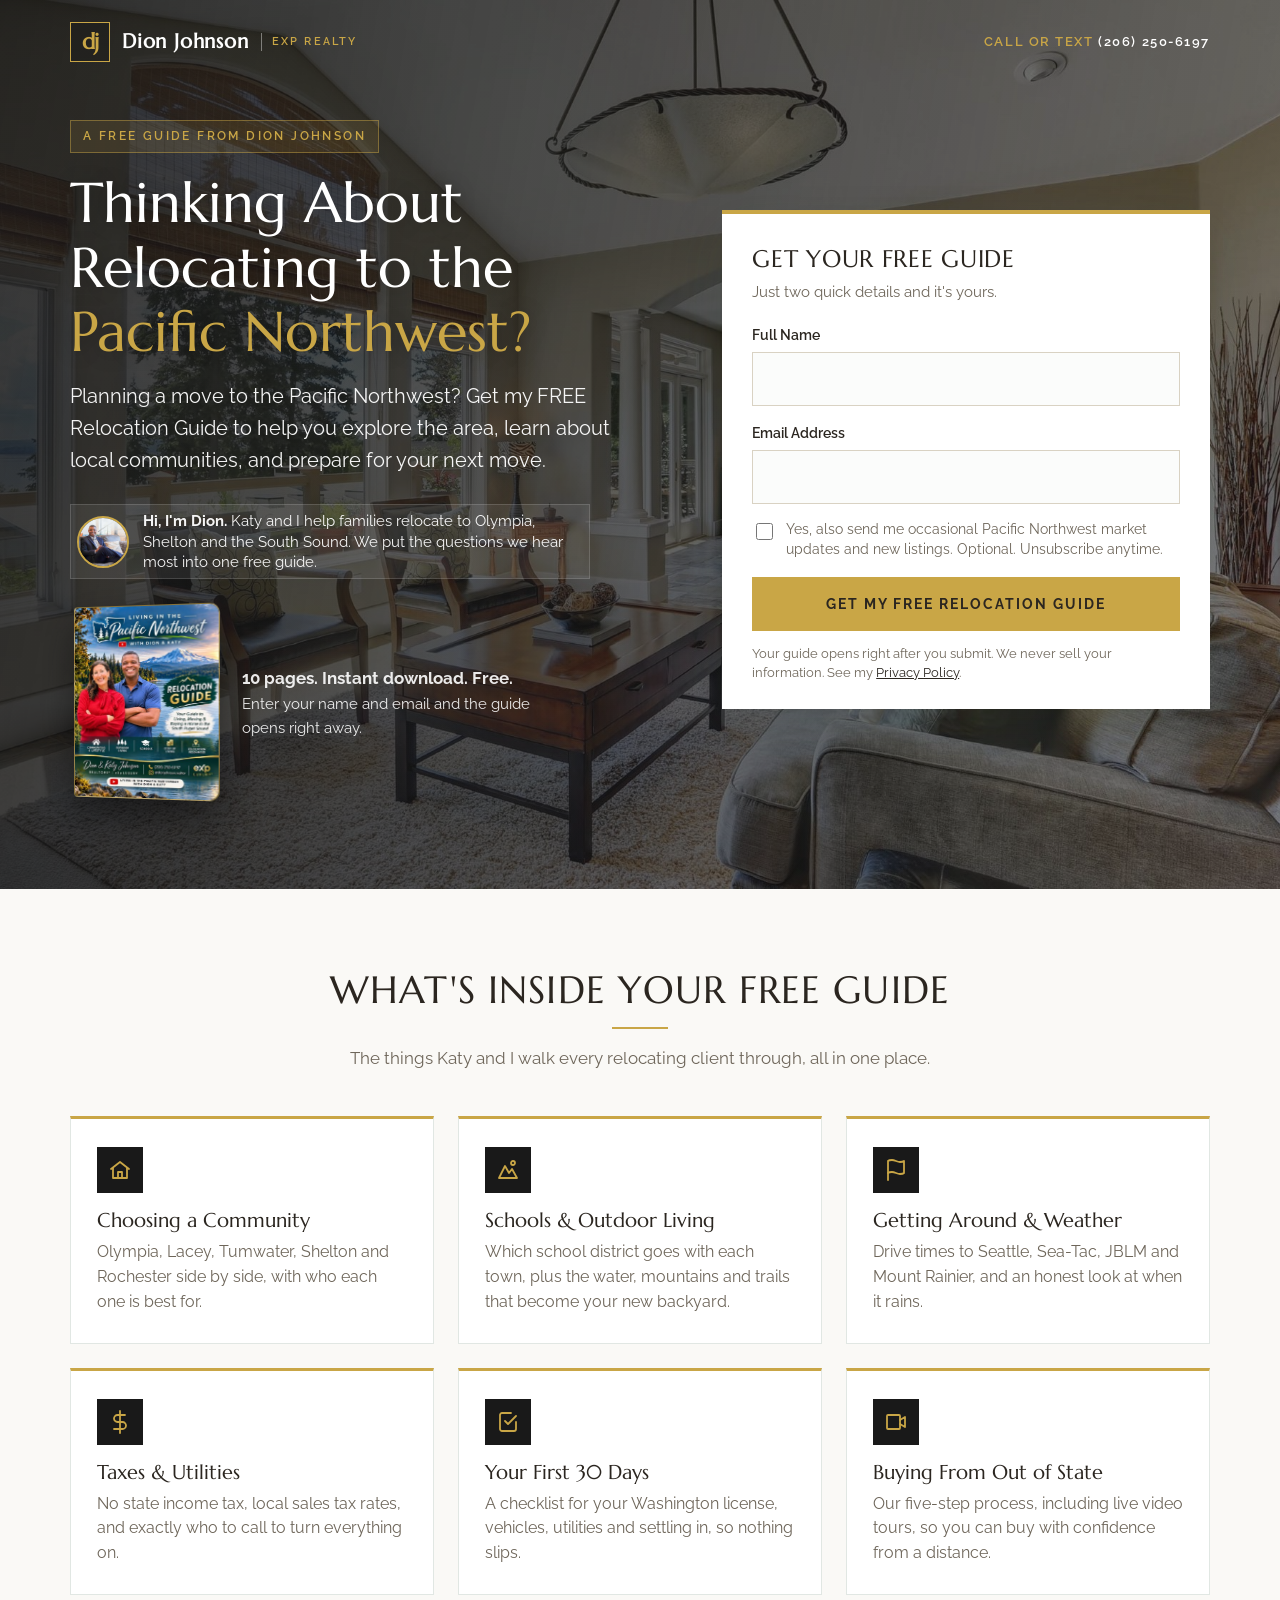
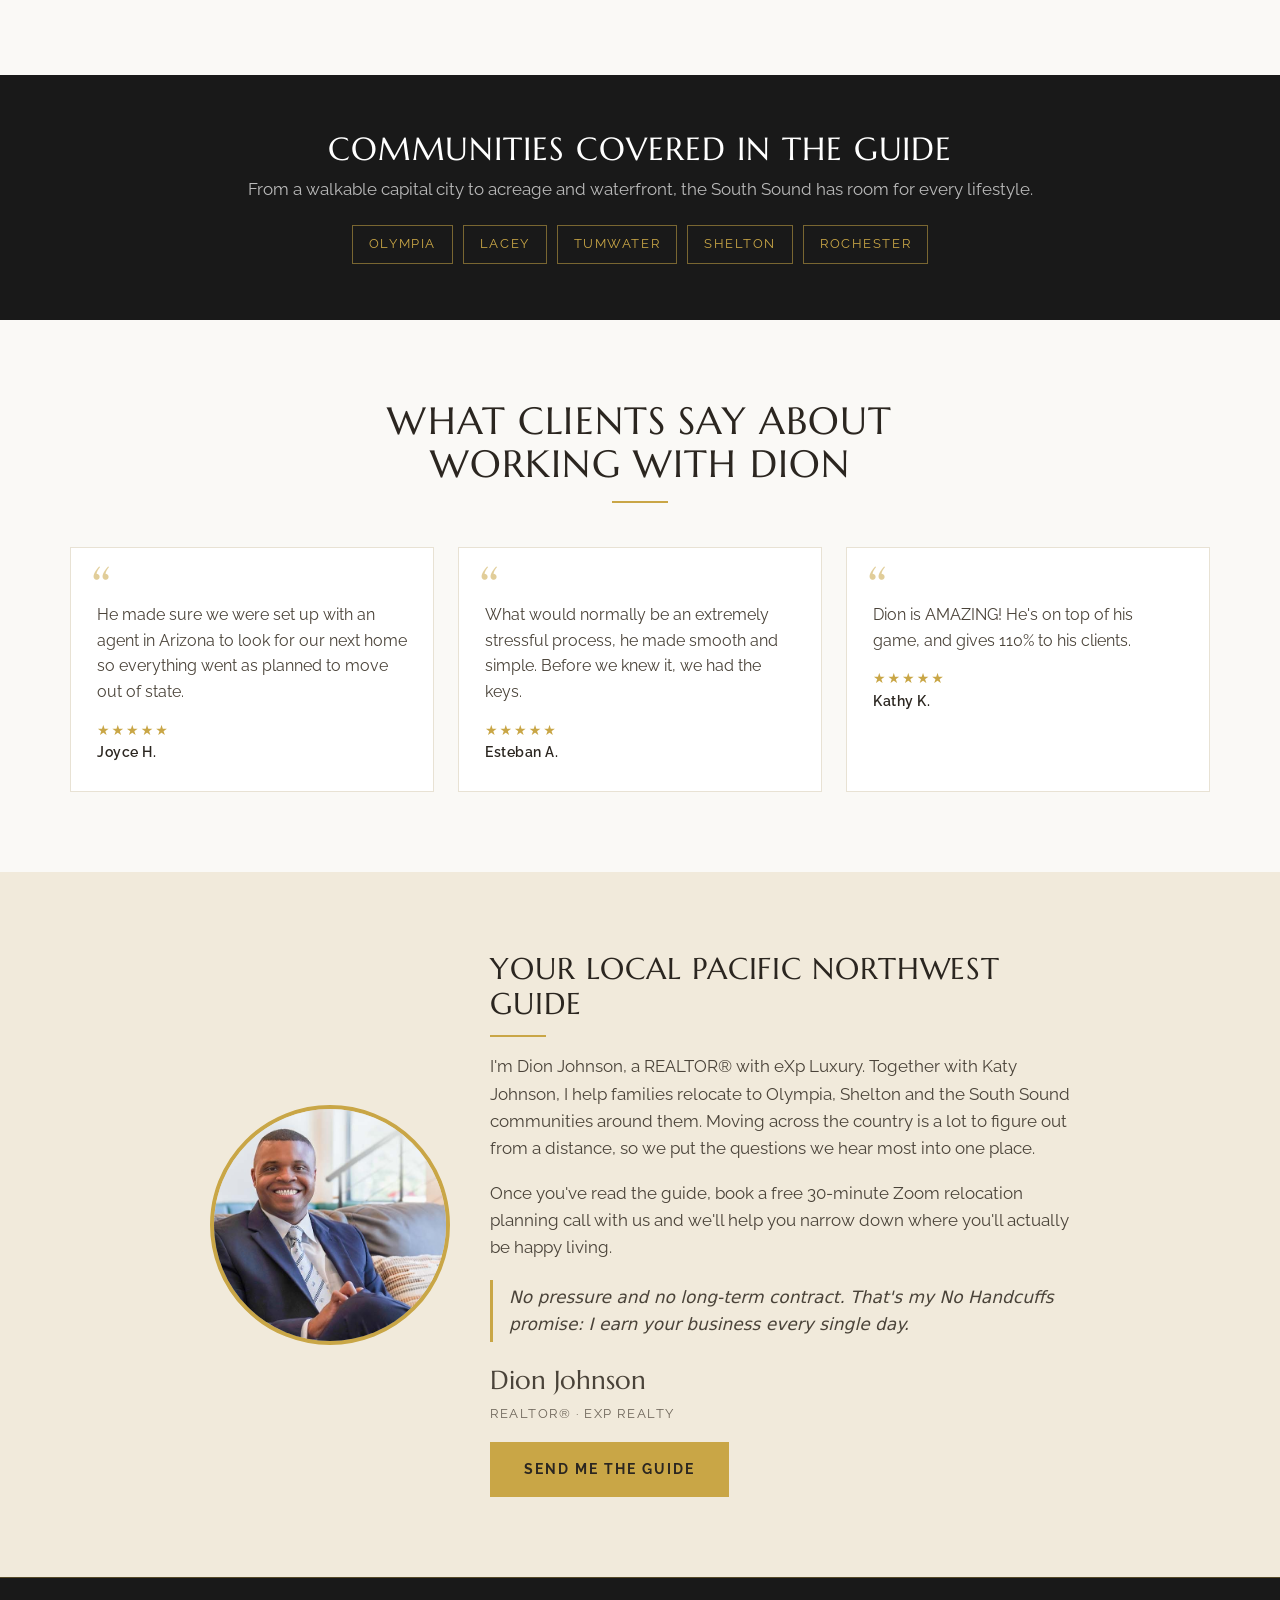
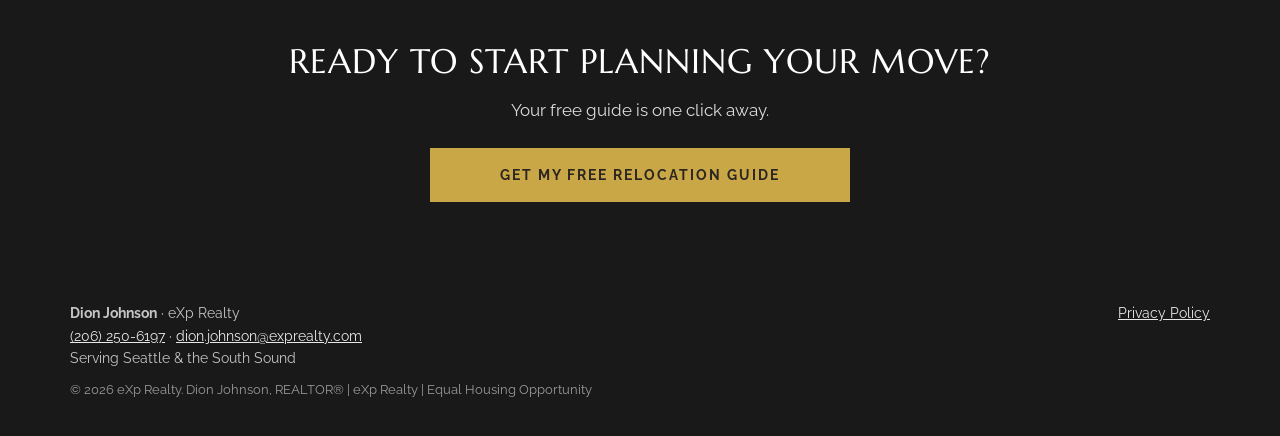
==== commit 05ff6e1c: "Add the South Sound Relocation Guide PDF and align the funnel with it Real cover on the landing and " ====
--- a/public/index.html
+++ b/public/index.html
@@ -33,18 +33,14 @@
 
         <div class="hello">
           <img src="assets/dion-headshot.jpg" alt="Dion Johnson">
-          <p><strong>Hi, I'm Dion.</strong> I help families move to Seattle and the South Sound. Grab the guide, and if questions come up, just reply to my email. I read every one.</p>
+          <p><strong>Hi, I'm Dion.</strong> Katy and I help families relocate to Olympia, Shelton and the South Sound. We put the questions we hear most into one free guide.</p>
         </div>
 
         <div class="guide-wrap">
-          <!-- Placeholder cover. When the real PDF arrives, add <img src="assets/guide/cover.jpg" alt=""> inside .guide-mock -->
-          <div class="guide-mock" aria-hidden="true">
-            <span class="gm-free">FREE</span>
-            <span class="gm-kicker">Relocation Guide</span>
-            <span class="gm-title">Moving to the Pacific Northwest</span>
-            <span class="gm-by">by Dion Johnson</span>
-          </div>
-          <p class="guide-note"><strong>Instant access, no cost</strong>Fill in your name and email and I'll send it straight to your inbox.</p>
+          <div class="guide-mock has-cover">
+            <img src="assets/guide/cover.jpg" alt="Cover of the South Sound Relocation Guide by Dion and Katy Johnson" width="440" height="569">
+          </div>
+          <p class="guide-note"><strong>10 pages. Instant download. Free.</strong>Enter your name and email and the guide opens right away.</p>
         </div>
       </div>
 
@@ -76,7 +72,7 @@
 
         <button class="btn" type="submit">GET MY FREE RELOCATION GUIDE</button>
         <div class="form-status" role="alert" aria-live="assertive"></div>
-        <p class="fine-print">I'll email your guide to the address above. I never sell your information. See my <a href="privacy.html">Privacy Policy</a>.</p>
+        <p class="fine-print">Your guide opens right after you submit. We never sell your information. See my <a href="privacy.html">Privacy Policy</a>.</p>
       </form>
     </div>
   </section>
@@ -85,29 +81,50 @@
     <div class="container">
       <div class="section-head">
         <h2>What's Inside Your Free Guide</h2>
-        <p>The things I walk every relocating client through, all in one place.</p>
-      </div>
-      <div class="features">
+        <p>The things Katy and I walk every relocating client through, all in one place.</p>
+      </div>
+      <div class="features features-6">
+        <div class="feature">
+          <div class="icon" aria-hidden="true">
+            <svg width="24" height="24" viewBox="0 0 24 24" fill="none" stroke="currentColor" stroke-width="1.8" stroke-linecap="round" stroke-linejoin="round"><path d="M3 11l9-7 9 7"/><path d="M5 10v10h14V10"/><path d="M10 20v-6h4v6"/></svg>
+          </div>
+          <h3>Choosing a Community</h3>
+          <p>Olympia, Lacey, Tumwater, Shelton and Rochester side by side, with who each one is best for.</p>
+        </div>
         <div class="feature">
           <div class="icon" aria-hidden="true">
             <svg width="24" height="24" viewBox="0 0 24 24" fill="none" stroke="currentColor" stroke-width="1.8" stroke-linecap="round" stroke-linejoin="round"><path d="M3 20l6-12 4 7 3-4 5 9z"/><circle cx="17" cy="5" r="2"/></svg>
           </div>
-          <h3>Explore the Area</h3>
-          <p>Get to know the Pacific Northwest lifestyle, from the outdoors and weather to getting around.</p>
-        </div>
-        <div class="feature">
-          <div class="icon" aria-hidden="true">
-            <svg width="24" height="24" viewBox="0 0 24 24" fill="none" stroke="currentColor" stroke-width="1.8" stroke-linecap="round" stroke-linejoin="round"><path d="M3 11l9-7 9 7"/><path d="M5 10v10h14V10"/><path d="M10 20v-6h4v6"/></svg>
-          </div>
-          <h3>Local Communities</h3>
-          <p>Compare neighborhoods and towns so you can find the one that fits the way you want to live.</p>
+          <h3>Schools &amp; Outdoor Living</h3>
+          <p>Which school district goes with each town, plus the water, mountains and trails that become your new backyard.</p>
+        </div>
+        <div class="feature">
+          <div class="icon" aria-hidden="true">
+            <svg width="24" height="24" viewBox="0 0 24 24" fill="none" stroke="currentColor" stroke-width="1.8" stroke-linecap="round" stroke-linejoin="round"><path d="M4 15s1-1 4-1 5 2 8 2 4-1 4-1V3s-1 1-4 1-5-2-8-2-4 1-4 1z"/><path d="M4 22v-7"/></svg>
+          </div>
+          <h3>Getting Around &amp; Weather</h3>
+          <p>Drive times to Seattle, Sea-Tac, JBLM and Mount Rainier, and an honest look at when it rains.</p>
+        </div>
+        <div class="feature">
+          <div class="icon" aria-hidden="true">
+            <svg width="24" height="24" viewBox="0 0 24 24" fill="none" stroke="currentColor" stroke-width="1.8" stroke-linecap="round" stroke-linejoin="round"><path d="M12 1v22"/><path d="M17 5H9.5a3.5 3.5 0 0 0 0 7h5a3.5 3.5 0 0 1 0 7H6"/></svg>
+          </div>
+          <h3>Taxes &amp; Utilities</h3>
+          <p>No state income tax, local sales tax rates, and exactly who to call to turn everything on.</p>
         </div>
         <div class="feature">
           <div class="icon" aria-hidden="true">
             <svg width="24" height="24" viewBox="0 0 24 24" fill="none" stroke="currentColor" stroke-width="1.8" stroke-linecap="round" stroke-linejoin="round"><path d="M9 11l3 3 8-8"/><path d="M20 12v7a2 2 0 0 1-2 2H6a2 2 0 0 1-2-2V5a2 2 0 0 1 2-2h9"/></svg>
           </div>
-          <h3>Prepare for Your Move</h3>
-          <p>Practical steps and a checklist to help you plan your move with less stress.</p>
+          <h3>Your First 30 Days</h3>
+          <p>A checklist for your Washington license, vehicles, utilities and settling in, so nothing slips.</p>
+        </div>
+        <div class="feature">
+          <div class="icon" aria-hidden="true">
+            <svg width="24" height="24" viewBox="0 0 24 24" fill="none" stroke="currentColor" stroke-width="1.8" stroke-linecap="round" stroke-linejoin="round"><rect x="3" y="5" width="13" height="14" rx="1"/><path d="M16 10l5-3v10l-5-3"/></svg>
+          </div>
+          <h3>Buying From Out of State</h3>
+          <p>Our five-step process, including live video tours, so you can buy with confidence from a distance.</p>
         </div>
       </div>
     </div>
@@ -115,11 +132,10 @@
 
   <section class="areas">
     <div class="container">
-      <h2>Communities I Know Best</h2>
-      <p>From city living to room to breathe, I can show you around.</p>
+      <h2>Communities Covered in the Guide</h2>
+      <p>From a walkable capital city to acreage and waterfront, the South Sound has room for every lifestyle.</p>
       <ul class="chips">
-        <li>Seattle</li><li>Olympia</li><li>Tumwater</li><li>Lacey</li>
-        <li>Puyallup</li><li>Graham</li><li>Shelton</li><li>Rochester</li>
+        <li>Olympia</li><li>Lacey</li><li>Tumwater</li><li>Shelton</li><li>Rochester</li>
       </ul>
     </div>
   </section>
@@ -151,7 +167,8 @@
       <div class="headshot"><img src="assets/dion-headshot.jpg" alt="Dion Johnson"></div>
       <div>
         <h2>Your Local Pacific Northwest Guide</h2>
-        <p>I'm Dion Johnson, a REALTOR® with eXp Realty serving Seattle and the South Sound. Moving to a new area is a big decision, so I put this guide together to answer the questions I hear most from people planning a move here.</p>
+        <p>I'm Dion Johnson, a REALTOR® with eXp Luxury. Together with Katy Johnson, I help families relocate to Olympia, Shelton and the South Sound communities around them. Moving across the country is a lot to figure out from a distance, so we put the questions we hear most into one place.</p>
+        <p>Once you've read the guide, book a free 30-minute Zoom relocation planning call with us and we'll help you narrow down where you'll actually be happy living.</p>
         <p class="promise">No pressure and no long-term contract. That's my No Handcuffs promise: I earn your business every single day.</p>
         <p class="signature">Dion Johnson<small>REALTOR® · eXp Realty</small></p>
         <a class="btn btn-inline" href="#lead-form" data-scroll-to-form>Send Me the Guide</a>
--- a/public/assets/styles.css
+++ b/public/assets/styles.css
@@ -317,3 +317,15 @@
 .logo-name { font-size: 20px; letter-spacing: .04em; }
 .logo-sub { font-weight: 600; letter-spacing: .2em; font-size: 11px; }
 .header-phone { font-weight: 600; letter-spacing: .12em; font-size: 13px; text-transform: uppercase; }
+
+/* Guide is live: real cover + thank-you layout */
+.guide-mock.has-cover { padding: 0; transform: perspective(700px) rotateY(-14deg); }
+.ty-guide { display: flex; gap: 18px; align-items: center; margin-bottom: 18px; }
+.ty-guide img { width: 110px; height: auto; box-shadow: 0 10px 24px rgba(0,0,0,.25); border: 1px solid rgba(201,166,70,.6); flex: none; }
+.ty-guide h2 { margin-bottom: 6px; font-size: 22px; }
+.ty-guide p { margin: 0; font-size: 15px; }
+.ty-next { margin-top: 30px; font-size: 22px; color: var(--ink); }
+.btn-outline { background: transparent; border: 2px solid var(--copper); color: var(--ink); margin-top: 6px; }
+.btn-outline:hover { background: var(--copper); }
+.features-6 { grid-template-columns: repeat(3, 1fr); }
+@media (max-width: 520px) { .ty-guide { flex-direction: column; text-align: center; } }
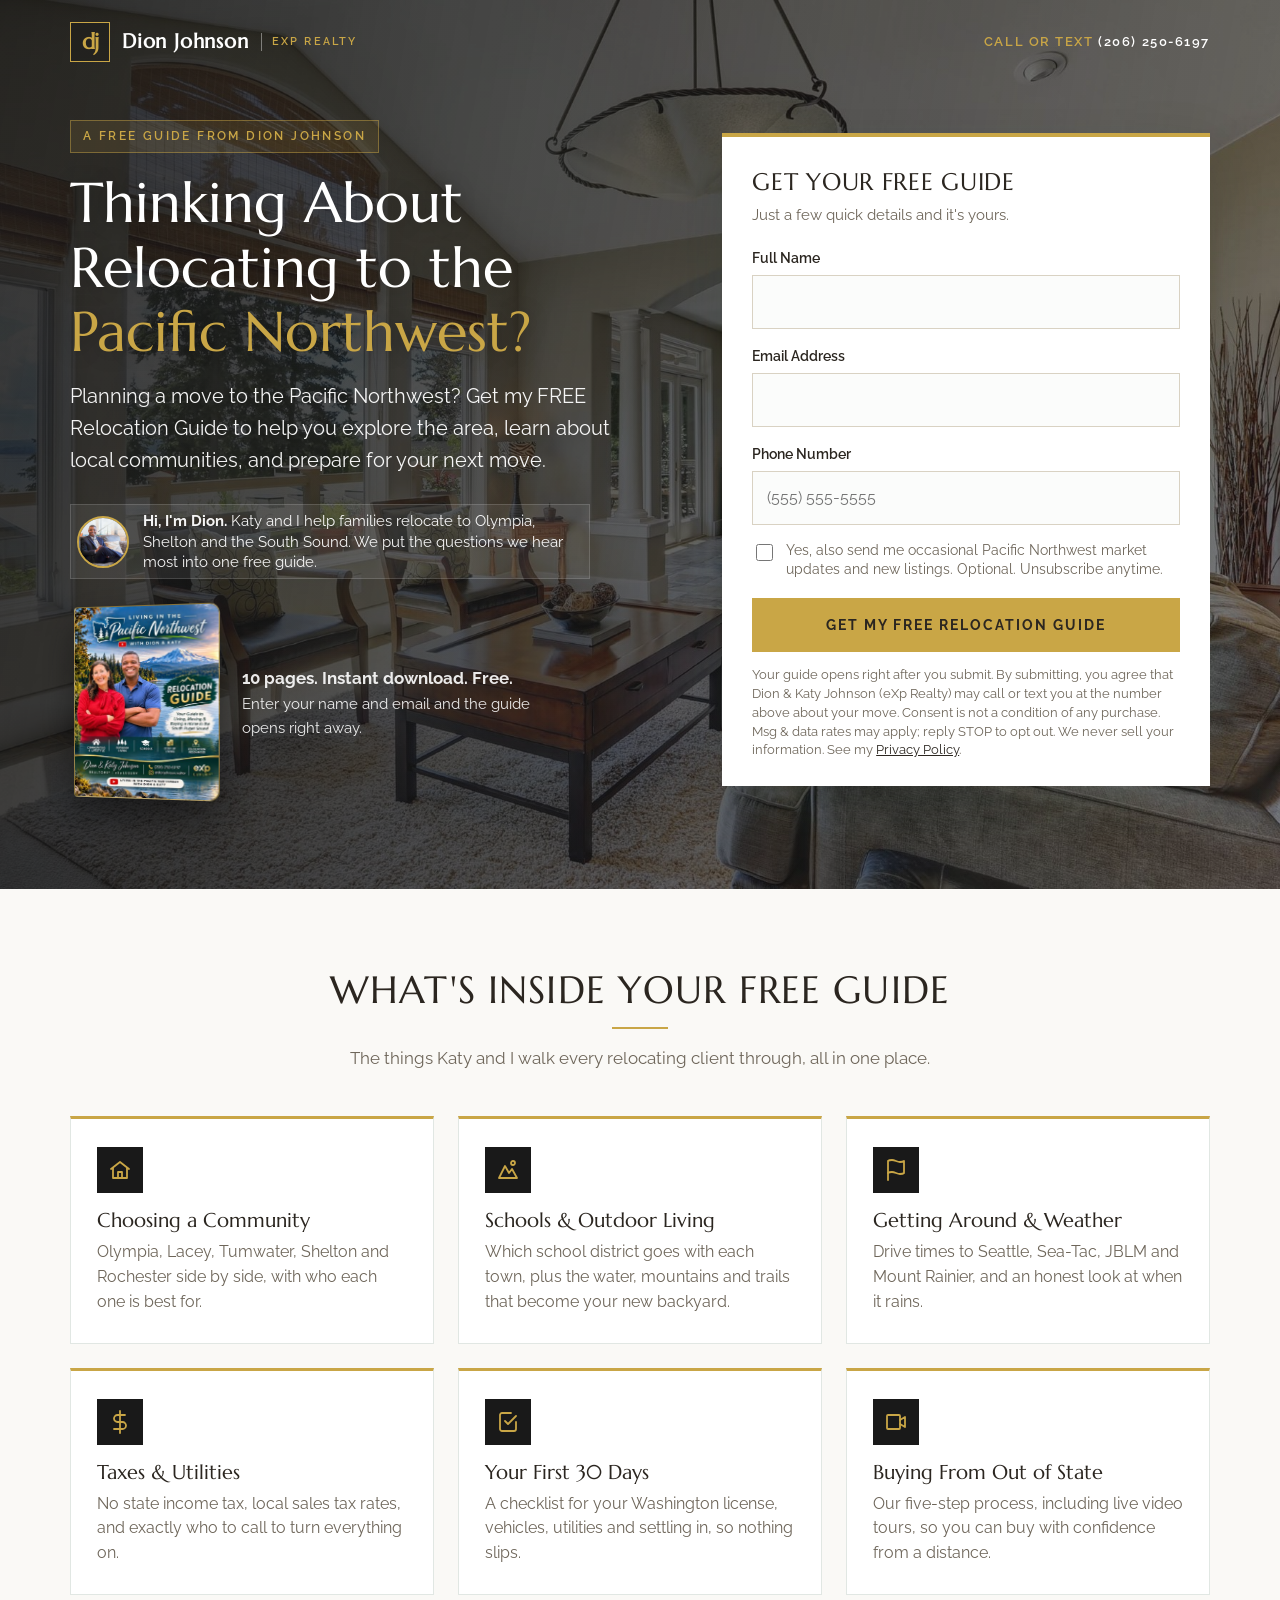
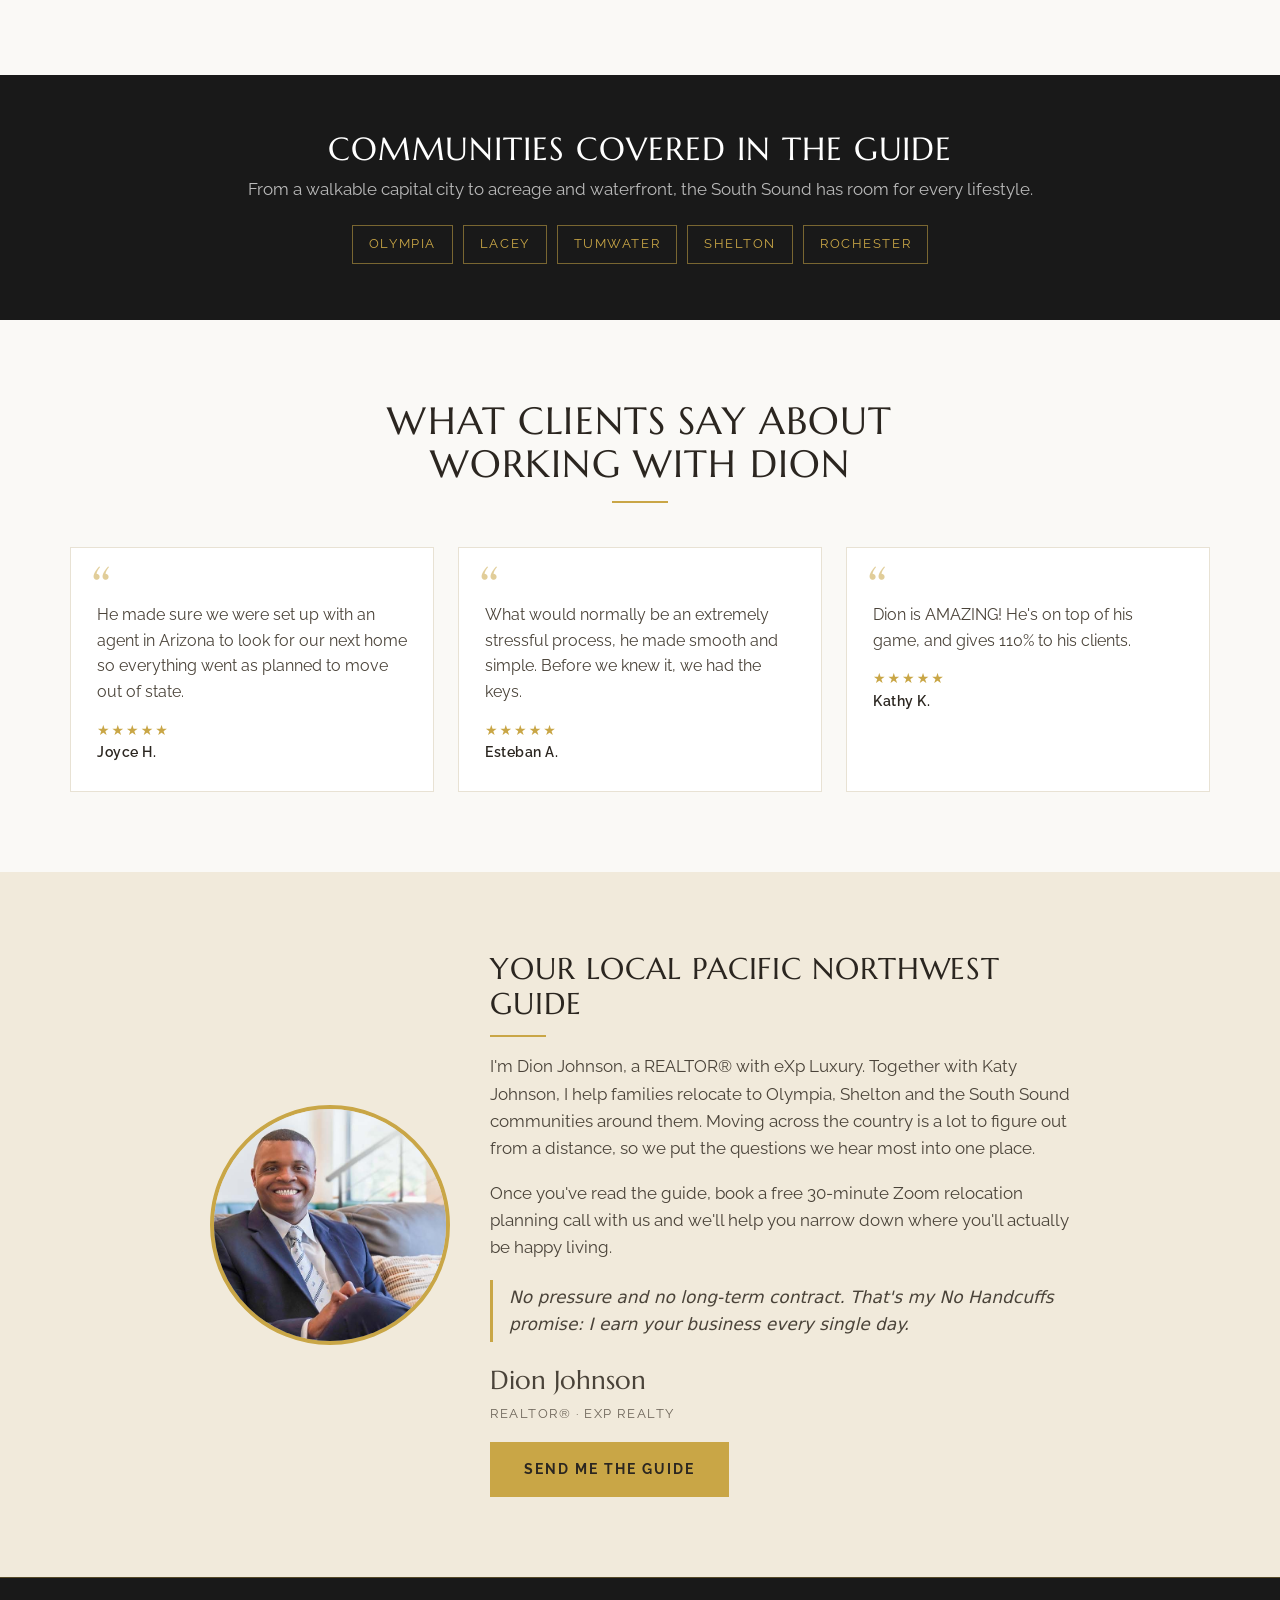
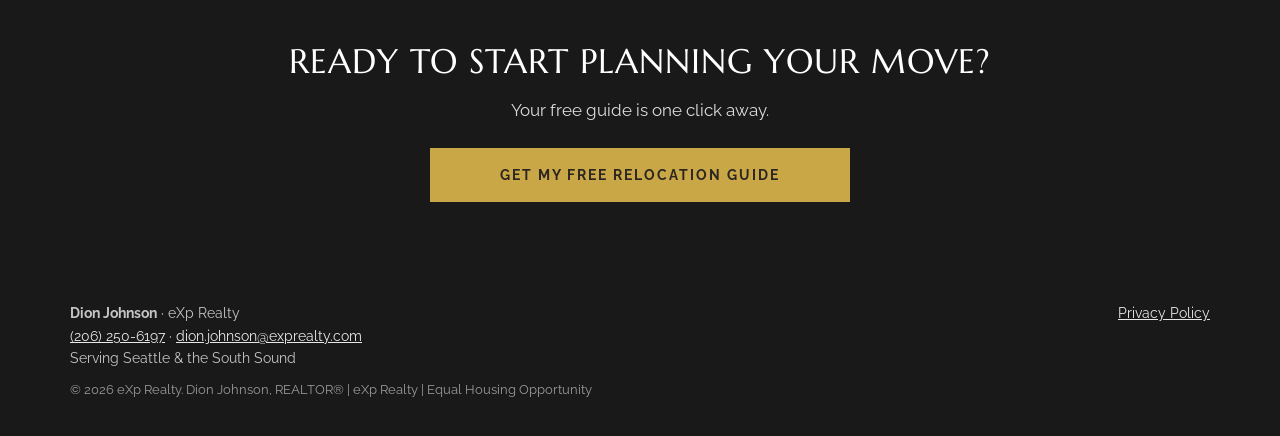
==== commit be79e663: "Collect phone number on the relocation guide form Required phone field with call/text consent wordin" ====
--- a/public/index.html
+++ b/public/index.html
@@ -46,7 +46,7 @@
 
       <form id="lead-form" class="form-card" novalidate>
         <h2>Get Your Free Guide</h2>
-        <p class="sub">Just two quick details and it's yours.</p>
+        <p class="sub">Just a few quick details and it's yours.</p>
 
         <div class="field">
           <label for="fullName">Full Name</label>
@@ -58,6 +58,11 @@
           <input id="email" name="email" type="email" autocomplete="email" inputmode="email" required maxlength="254" aria-describedby="email-error">
           <div class="error" id="email-error" aria-live="polite"></div>
         </div>
+        <div class="field">
+          <label for="phone">Phone Number</label>
+          <input id="phone" name="phone" type="tel" autocomplete="tel" inputmode="tel" required maxlength="20" placeholder="(555) 555-5555" aria-describedby="phone-error">
+          <div class="error" id="phone-error" aria-live="polite"></div>
+        </div>
 
         <!-- Spam trap: hidden from people, bots fill it in -->
         <div class="hp" aria-hidden="true">
@@ -72,7 +77,7 @@
 
         <button class="btn" type="submit">GET MY FREE RELOCATION GUIDE</button>
         <div class="form-status" role="alert" aria-live="assertive"></div>
-        <p class="fine-print">Your guide opens right after you submit. We never sell your information. See my <a href="privacy.html">Privacy Policy</a>.</p>
+        <p class="fine-print">Your guide opens right after you submit. By submitting, you agree that Dion &amp; Katy Johnson (eXp Realty) may call or text you at the number above about your move. Consent is not a condition of any purchase. Msg &amp; data rates may apply; reply STOP to opt out. We never sell your information. See my <a href="privacy.html">Privacy Policy</a>.</p>
       </form>
     </div>
   </section>
